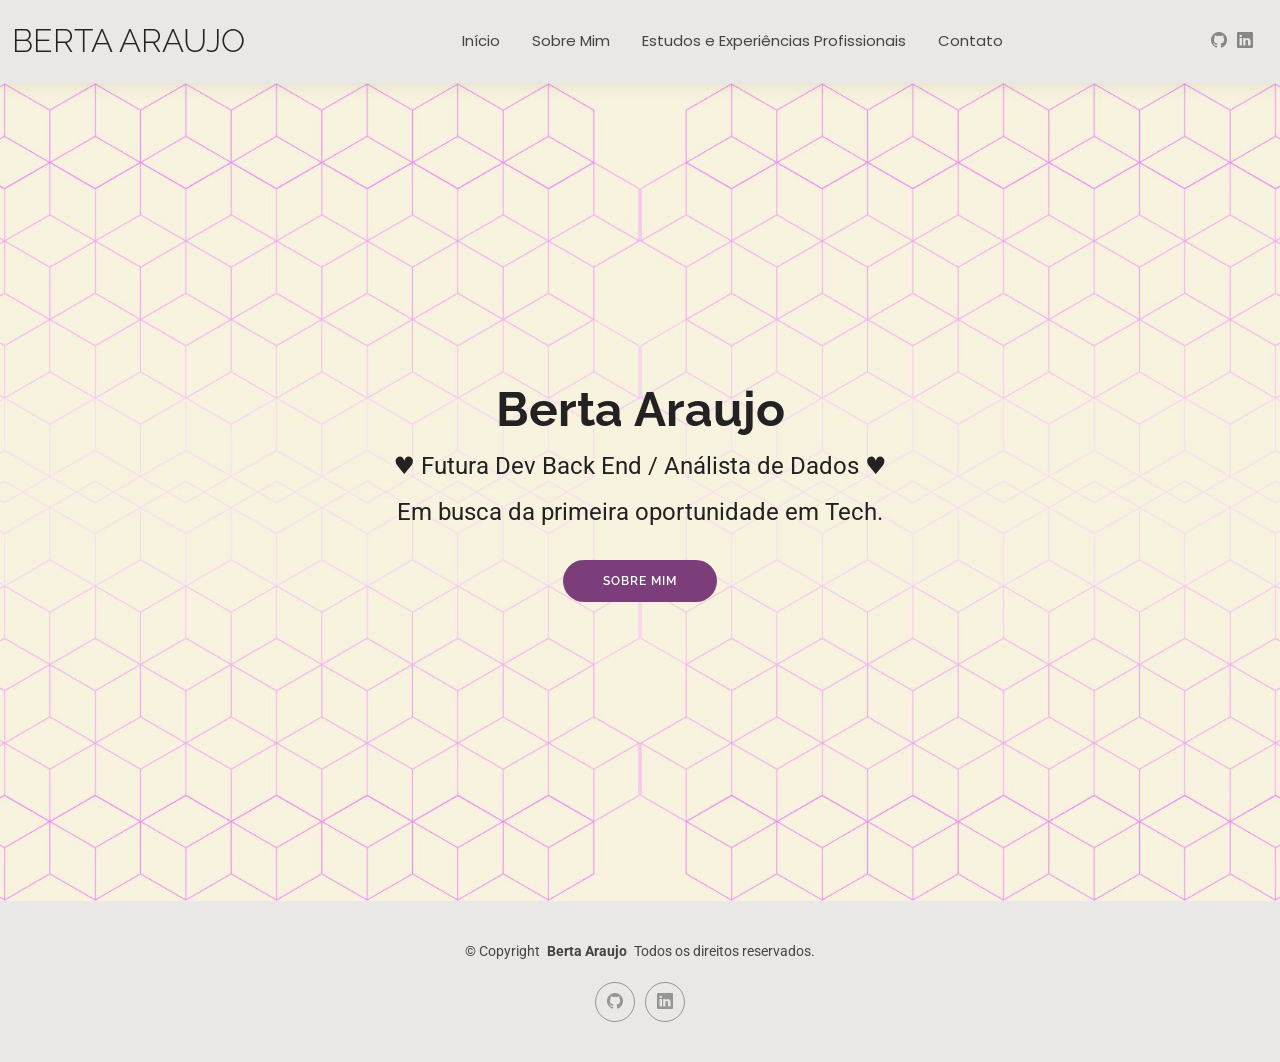
==== index.html @ 1a88a700 "primeiro commit" ====
<!DOCTYPE html>
<html lang="pt-BR">

<head>
  <meta charset="utf-8">
  <meta content="width=device-width, initial-scale=1.0" name="viewport">
  <title>Início - Berta Araujo </title>
  <meta name="description" content="">
  <meta name="keywords" content="">

  <!-- Favicons -->
  <link href="assets/img/balloon-heart.svg" rel="icon">
  <link href="assets/img/balloon-heart.svg" rel="icon">

  <!-- Fonts -->
  <link href="https://fonts.googleapis.com" rel="preconnect">
  <link href="https://fonts.gstatic.com" rel="preconnect" crossorigin>
  <link href="https://fonts.googleapis.com/css2?family=Roboto:ital,wght@0,100;0,300;0,400;0,500;0,700;0,900;1,100;1,300;1,400;1,500;1,700;1,900&family=Poppins:ital,wght@0,100;0,200;0,300;0,400;0,500;0,600;0,700;0,800;0,900;1,100;1,200;1,300;1,400;1,500;1,600;1,700;1,800;1,900&family=Raleway:ital,wght@0,100;0,200;0,300;0,400;0,500;0,600;0,700;0,800;0,900;1,100;1,200;1,300;1,400;1,500;1,600;1,700;1,800;1,900&display=swap" rel="stylesheet">

  <!-- Vendor CSS Files -->
  <link href="assets/vendor/bootstrap/css/bootstrap.min.css" rel="stylesheet">
  <link href="assets/vendor/bootstrap-icons/bootstrap-icons.css" rel="stylesheet">
  <link href="assets/vendor/aos/aos.css" rel="stylesheet">
  <link href="assets/vendor/swiper/swiper-bundle.min.css" rel="stylesheet">
  <link href="assets/vendor/glightbox/css/glightbox.min.css" rel="stylesheet">

  <!-- Main CSS File -->
  <link href="assets/css/main.css" rel="stylesheet">

</head>

<body class="index-page">

  <header id="header" class="header d-flex align-items-center light-background sticky-top">
    <div class="container-fluid position-relative d-flex align-items-center justify-content-between">

      <a href="index.html" class="logo d-flex align-items-center me-auto me-xl-0">
        <!-- Uncomment the line below if you also wish to use an image logo -->
        <!-- <img src="assets/img/logo.png" alt=""> -->
        <h1 class="sitename">Berta Araujo</h1>
      </a>

      <nav id="navmenu" class="navmenu">
        <ul>
         <li><a href="index.html">Início</a></li>
          <li><a href="sobremim.html">Sobre Mim</a></li>
          <li><a href="estudos.html">Estudos e Experiências Profissionais</a></li>
          <li><a href="contato.html">Contato</a></li>
        </ul>
        <i class="mobile-nav-toggle d-xl-none bi bi-list"></i>
      </nav>

      <div class="header-social-links">
        <a href="#" class="twitter"><i class="bi bi-github"></i></a>
        <a href="#" class="linkedin"><i class="bi bi-linkedin"></i></a>
      </div>
    </div>
  </header>

  <main class="main">

    <!-- Hero Section -->
    <section id="hero" class="hero section">

      <img src="assets/img/fundo.jpg" alt="" data-aos="fade-in">

      <div class="container text-center" data-aos="zoom-out" data-aos-delay="100">
        <div class="row justify-content-center">
          <div class="col-lg-8">
            <h2>Berta Araujo</h2>
            <p> &hearts; Futura Dev Back End / Análista de Dados &hearts;</p>
            <p> Em busca da primeira oportunidade em Tech.</p>
            <a href="sobremim.html" class="btn-get-started">Sobre Mim</a>
          </div>
        </div>
      </div>

    </section><!-- /Hero Section -->

  </main>

  <footer id="footer" class="footer light-background">

    <div class="container">
      <div class="copyright text-center ">
        <p>© <span>Copyright</span> <strong class="px-1 sitename">Berta Araujo</strong> <span>Todos os direitos reservados.<br></span></p>
      </div>
      <div class="social-links d-flex justify-content-center">
        <a href="https://github.com/Berta-Araujo"><i class="bi bi-github"></i></a>
        <a href="www.linkedin.com/in/bertaaraujo"><i class="bi bi-linkedin"></i></a>
      </div>
    </div>

  </footer>

  <!-- Scroll Top -->
  <a href="#" id="scroll-top" class="scroll-top d-flex align-items-center justify-content-center"><i class="bi bi-arrow-up-short"></i></a>

  <!-- Preloader -->
  <div id="preloader"></div>

  <!-- Vendor JS Files -->
  <script src="assets/vendor/bootstrap/js/bootstrap.bundle.min.js"></script>
  <script src="assets/vendor/php-email-form/validate.js"></script>
  <script src="assets/vendor/aos/aos.js"></script>
  <script src="assets/vendor/waypoints/noframework.waypoints.js"></script>
  <script src="assets/vendor/purecounter/purecounter_vanilla.js"></script>
  <script src="assets/vendor/swiper/swiper-bundle.min.js"></script>
  <script src="assets/vendor/glightbox/js/glightbox.min.js"></script>
  <script src="assets/vendor/imagesloaded/imagesloaded.pkgd.min.js"></script>
  <script src="assets/vendor/isotope-layout/isotope.pkgd.min.js"></script>

  <!-- Main JS File -->
  <script src="assets/js/main.js"></script>

</body>

</html>
---- assets/css/main.css ----
/* Fonts */
:root {
  --default-font: "Roboto",  system-ui, -apple-system, "Segoe UI", Roboto, "Helvetica Neue", Arial, "Noto Sans", "Liberation Sans", sans-serif, "Apple Color Emoji", "Segoe UI Emoji", "Segoe UI Symbol", "Noto Color Emoji";
  --heading-font: "Raleway",  sans-serif;
  --nav-font: "Poppins",  sans-serif;
}

/* Global Colors - The following color variables are used throughout the website. Updating them here will change the color scheme of the entire website */
:root { 
  --background-color: #ffffff; /* Background color for the entire website, including individual sections */
  --default-color: #444444; /* Default color used for the majority of the text content across the entire website */
  --heading-color: #222222; /* Color for headings, subheadings and title throughout the website */
  --accent-color: #7b3e7a; /* Accent color that represents your brand on the website. It's used for buttons, links, and other elements that need to stand out */
  --surface-color: #ffffff; /* The surface color is used as a background of boxed elements within sections, such as cards, icon boxes, or other elements that require a visual separation from the global background. */
  --contrast-color: #ffffff; /* Contrast color for text, ensuring readability against backgrounds of accent, heading, or default colors. */
}

/* Nav Menu Colors - The following color variables are used specifically for the navigation menu. They are separate from the global colors to allow for more customization options */
:root {
  --nav-color: #444444;  /* The default color of the main navmenu links */
  --nav-hover-color: #7b3e7a; /* Applied to main navmenu links when they are hovered over or active */
  --nav-mobile-background-color: #ffffff; /* Used as the background color for mobile navigation menu */
  --nav-dropdown-background-color: #ffffff; /* Used as the background color for dropdown items that appear when hovering over primary navigation items */
  --nav-dropdown-color: #444444; /* Used for navigation links of the dropdown items in the navigation menu. */
  --nav-dropdown-hover-color: #F97DF6; /* Similar to --nav-hover-color, this color is applied to dropdown navigation links when they are hovered over. */
}

/* Color Presets - These classes override global colors when applied to any section or element, providing reuse of the sam color scheme. */

.light-background {
  --background-color: #e9e8e6;
  --surface-color: #ffffff;
}

.dark-background {
  --background-color: #060606;
  --default-color: #ffffff;
  --heading-color: #ffffff;
  --surface-color: #252525;
  --contrast-color: #ffffff;
}

/* Smooth scroll */
:root {
  scroll-behavior: smooth;
}

/*--------------------------------------------------------------
# General Styling & Shared Classes
--------------------------------------------------------------*/
body {
  color: var(--default-color);
  background-color: var(--background-color);
  font-family: var(--default-font);
}

a {
  color: var(--accent-color);
  text-decoration: none;
  transition: 0.3s;
}

a:hover {
  color: color-mix(in srgb, var(--accent-color), transparent 25%);
  text-decoration: none;
}

h1,
h2,
h3,
h4,
h5,
h6 {
  color: var(--heading-color);
  font-family: var(--heading-font);
}

/* PHP Email Form Messages
------------------------------*/
.php-email-form .error-message {
  display: none;
  background: #df1529;
  color: #ffffff;
  text-align: left;
  padding: 15px;
  margin-bottom: 24px;
  font-weight: 600;
}

.php-email-form .sent-message {
  display: none;
  color: #ffffff;
  background: #059652;
  text-align: center;
  padding: 15px;
  margin-bottom: 24px;
  font-weight: 600;
}

.php-email-form .loading {
  display: none;
  background: var(--surface-color);
  text-align: center;
  padding: 15px;
  margin-bottom: 24px;
}

.php-email-form .loading:before {
  content: "";
  display: inline-block;
  border-radius: 50%;
  width: 24px;
  height: 24px;
  margin: 0 10px -6px 0;
  border: 3px solid var(--accent-color);
  border-top-color: var(--surface-color);
  animation: php-email-form-loading 1s linear infinite;
}

@keyframes php-email-form-loading {
  0% {
    transform: rotate(0deg);
  }

  100% {
    transform: rotate(360deg);
  }
}

/*--------------------------------------------------------------
# Global Header
--------------------------------------------------------------*/
.header {
  color: var(--default-color);
  background-color: var(--background-color);
  padding: 15px 0;
  transition: all 0.5s;
  z-index: 997;
  box-shadow: 0px 0 18px rgba(0, 0, 0, 0.1);
}

.header .logo {
  line-height: 1;
}

.header .logo img {
  max-height: 36px;
  margin-right: 8px;
}

.header .logo h1 {
  font-size: 32px;
  margin: 0;
  font-weight: 300;
  text-transform: uppercase;
  color: var(--heading-color);
}

.header .header-social-links {
  padding-right: 15px;
}

.header .header-social-links a {
  color: color-mix(in srgb, var(--default-color), transparent 40%);
  padding-left: 6px;
  display: inline-block;
  transition: 0.3s;
  font-size: 16px;
}

.header .header-social-links a:hover {
  color: var(--accent-color);
}

.header .header-social-links a i {
  line-height: 0px;
}

@media (max-width: 1200px) {
  .header .logo {
    order: 1;
  }

  .header .header-social-links {
    order: 2;
  }

  .header .navmenu {
    order: 3;
  }
}

/*--------------------------------------------------------------
# Navigation Menu
--------------------------------------------------------------*/
/* Desktop Navigation */
@media (min-width: 1200px) {
  .navmenu {
    padding: 0;
  }

  .navmenu ul {
    margin: 0;
    padding: 0;
    display: flex;
    list-style: none;
    align-items: center;
  }

  .navmenu li {
    position: relative;
  }

  .navmenu>ul>li {
    white-space: nowrap;
    padding: 15px 14px;
  }

  .navmenu>ul>li:last-child {
    padding-right: 0;
  }

  .navmenu a,
  .navmenu a:focus {
    color: var(--nav-color);
    font-size: 15px;
    padding: 0 2px;
    font-family: var(--nav-font);
    font-weight: 400;
    display: flex;
    align-items: center;
    justify-content: space-between;
    white-space: nowrap;
    transition: 0.3s;
    position: relative;
  }

  .navmenu a i,
  .navmenu a:focus i {
    font-size: 12px;
    line-height: 0;
    margin-left: 5px;
    transition: 0.3s;
  }

  .navmenu>ul>li>a:before {
    content: "";
    position: absolute;
    height: 2px;
    bottom: -6px;
    left: 0;
    background-color: var(--nav-hover-color);
    visibility: hidden;
    width: 0px;
    transition: all 0.3s ease-in-out 0s;
  }

  .navmenu a:hover:before,
  .navmenu li:hover>a:before,
  .navmenu .active:before {
    visibility: visible;
    width: 25px;
  }

  .navmenu li:hover>a,
  .navmenu .active,
  .navmenu .active:focus {
    color: var(--nav-hover-color);
  }

  .navmenu .dropdown ul {
    margin: 0;
    padding: 10px 0;
    background: var(--nav-dropdown-background-color);
    display: block;
    position: absolute;
    visibility: hidden;
    left: 14px;
    top: 130%;
    opacity: 0;
    transition: 0.3s;
    border-radius: 4px;
    z-index: 99;
    box-shadow: 0px 0px 30px rgba(0, 0, 0, 0.1);
  }

  .navmenu .dropdown ul li {
    min-width: 200px;
  }

  .navmenu .dropdown ul a {
    padding: 10px 20px;
    font-size: 15px;
    text-transform: none;
    color: var(--nav-dropdown-color);
  }

  .navmenu .dropdown ul a i {
    font-size: 12px;
  }

  .navmenu .dropdown ul a:hover,
  .navmenu .dropdown ul .active:hover,
  .navmenu .dropdown ul li:hover>a {
    color: var(--nav-dropdown-hover-color);
  }

  .navmenu .dropdown:hover>ul {
    opacity: 1;
    top: 100%;
    visibility: visible;
  }

  .navmenu .dropdown .dropdown ul {
    top: 0;
    left: -90%;
    visibility: hidden;
  }

  .navmenu .dropdown .dropdown:hover>ul {
    opacity: 1;
    top: 0;
    left: -100%;
    visibility: visible;
  }
}

/* Mobile Navigation */
@media (max-width: 1199px) {
  .mobile-nav-toggle {
    color: var(--nav-color);
    font-size: 28px;
    line-height: 0;
    margin-right: 10px;
    cursor: pointer;
    transition: color 0.3s;
  }

  .navmenu {
    padding: 0;
    z-index: 9997;
  }

  .navmenu ul {
    display: none;
    list-style: none;
    position: absolute;
    inset: 60px 20px 20px 20px;
    padding: 10px 0;
    margin: 0;
    border-radius: 6px;
    background-color: var(--nav-mobile-background-color);
    border: 1px solid color-mix(in srgb, var(--default-color), transparent 90%);
    box-shadow: none;
    overflow-y: auto;
    transition: 0.3s;
    z-index: 9998;
  }

  .navmenu a,
  .navmenu a:focus {
    color: var(--nav-dropdown-color);
    padding: 10px 20px;
    font-family: var(--nav-font);
    font-size: 17px;
    font-weight: 500;
    display: flex;
    align-items: center;
    justify-content: space-between;
    white-space: nowrap;
    transition: 0.3s;
  }

  .navmenu a i,
  .navmenu a:focus i {
    font-size: 12px;
    line-height: 0;
    margin-left: 5px;
    width: 30px;
    height: 30px;
    display: flex;
    align-items: center;
    justify-content: center;
    border-radius: 50%;
    transition: 0.3s;
    background-color: color-mix(in srgb, var(--accent-color), transparent 90%);
  }

  .navmenu a i:hover,
  .navmenu a:focus i:hover {
    background-color: var(--accent-color);
    color: var(--contrast-color);
  }

  .navmenu a:hover,
  .navmenu .active,
  .navmenu .active:focus {
    color: var(--nav-dropdown-hover-color);
  }

  .navmenu .active i,
  .navmenu .active:focus i {
    background-color: var(--accent-color);
    color: var(--contrast-color);
    transform: rotate(180deg);
  }

  .navmenu .dropdown ul {
    position: static;
    display: none;
    z-index: 99;
    padding: 10px 0;
    margin: 10px 20px;
    background-color: var(--nav-dropdown-background-color);
    transition: all 0.5s ease-in-out;
  }

  .navmenu .dropdown ul ul {
    background-color: rgba(33, 37, 41, 0.1);
  }

  .navmenu .dropdown>.dropdown-active {
    display: block;
    background-color: rgba(33, 37, 41, 0.03);
  }

  .mobile-nav-active {
    overflow: hidden;
  }

  .mobile-nav-active .mobile-nav-toggle {
    color: #fff;
    position: absolute;
    font-size: 32px;
    top: 15px;
    right: 15px;
    margin-right: 0;
    z-index: 9999;
  }

  .mobile-nav-active .navmenu {
    position: fixed;
    overflow: hidden;
    inset: 0;
    background: rgba(33, 37, 41, 0.8);
    transition: 0.3s;
  }

  .mobile-nav-active .navmenu>ul {
    display: block;
  }
}

/*--------------------------------------------------------------
# Global Footer
--------------------------------------------------------------*/
.footer {
  color: var(--default-color);
  background-color: var(--background-color);
  font-size: 14px;
  padding: 40px 0;
  position: relative;
}

.footer .copyright p {
  margin-bottom: 0;
}

.footer .social-links {
  margin-top: 20px;
}

.footer .social-links a {
  display: flex;
  align-items: center;
  justify-content: center;
  width: 40px;
  height: 40px;
  border-radius: 50%;
  border: 1px solid color-mix(in srgb, var(--default-color), transparent 50%);
  font-size: 16px;
  color: color-mix(in srgb, var(--default-color), transparent 50%);
  margin: 0 5px;
  transition: 0.3s;
}

.footer .social-links a:hover {
  color: var(--accent-color);
  border-color: var(--accent-color);
}

.footer .credits {
  margin-top: 10px;
  font-size: 13px;
  text-align: center;
}

/*--------------------------------------------------------------
# Preloader
--------------------------------------------------------------*/
#preloader {
  position: fixed;
  inset: 0;
  z-index: 9999;
  overflow: hidden;
  background-color: var(--background-color);
  transition: all 0.6s ease-out;
  width: 100%;
  height: 100vh;
}

#preloader:before,
#preloader:after {
  content: "";
  position: absolute;
  border: 4px solid var(--accent-color);
  border-radius: 50%;
  animation: animate-preloader 2s cubic-bezier(0, 0.2, 0.8, 1) infinite;
}

#preloader:after {
  animation-delay: -0.5s;
}

@keyframes animate-preloader {
  0% {
    width: 10px;
    height: 10px;
    top: calc(50% - 5px);
    left: calc(50% - 5px);
    opacity: 1;
  }

  100% {
    width: 72px;
    height: 72px;
    top: calc(50% - 36px);
    left: calc(50% - 36px);
    opacity: 0;
  }
}

/*--------------------------------------------------------------
# Scroll Top Button
--------------------------------------------------------------*/
.scroll-top {
  position: fixed;
  visibility: hidden;
  opacity: 0;
  right: 15px;
  bottom: -15px;
  z-index: 99999;
  background-color: var(--accent-color);
  width: 44px;
  height: 44px;
  border-radius: 50px;
  transition: all 0.4s;
}

.scroll-top i {
  font-size: 24px;
  color: var(--contrast-color);
  line-height: 0;
}

.scroll-top:hover {
  background-color: color-mix(in srgb, var(--accent-color), transparent 20%);
  color: var(--contrast-color);
}

.scroll-top.active {
  visibility: visible;
  opacity: 1;
  bottom: 15px;
}

/*--------------------------------------------------------------
# Disable aos animation delay on mobile devices
--------------------------------------------------------------*/
@media screen and (max-width: 768px) {
  [data-aos-delay] {
    transition-delay: 0 !important;
  }
}

/*--------------------------------------------------------------
# Global Page Titles & Breadcrumbs
--------------------------------------------------------------*/
.page-title {
  color: var(--default-color);
  background-color: var(--background-color);
  padding: 25px 0;
  position: relative;
  border-bottom: 1px solid color-mix(in srgb, var(--default-color), transparent 85%);
}

.page-title h1 {
  font-size: 24px;
  font-weight: 400;
}

.page-title .breadcrumbs ol {
  display: flex;
  flex-wrap: wrap;
  list-style: none;
  padding: 0;
  margin: 0;
  font-size: 14px;
  font-weight: 400;
}

.page-title .breadcrumbs ol li+li {
  padding-left: 10px;
}

.page-title .breadcrumbs ol li+li::before {
  content: "/";
  display: inline-block;
  padding-right: 10px;
  color: color-mix(in srgb, var(--default-color), transparent 70%);
}

/*--------------------------------------------------------------
# Global Sections
--------------------------------------------------------------*/
section,
.section {
  color: var(--default-color);
  background-color: var(--background-color);
  padding: 60px 0;
  scroll-margin-top: 100px;
  overflow: clip;
}

@media (max-width: 1199px) {

  section,
  .section {
    scroll-margin-top: 66px;
  }
}

/*--------------------------------------------------------------
# Global Section Titles
--------------------------------------------------------------*/
.section-title {
  text-align: center;
  padding-bottom: 60px;
  position: relative;
}

.section-title h2 {
  font-size: 32px;
  font-weight: 700;
  margin-bottom: 20px;
  padding-bottom: 20px;
  position: relative;
}

.section-title h2:after {
  content: "";
  position: absolute;
  display: block;
  width: 50px;
  height: 3px;
  background: var(--accent-color);
  left: 0;
  right: 0;
  bottom: 0;
  margin: auto;
}

.section-title p {
  margin-bottom: 0;
}

/*--------------------------------------------------------------
# Hero Section
--------------------------------------------------------------*/
.hero {
  width: 100%;
  min-height: calc(100vh - 82px);
  position: relative;
  padding: 80px 0;
  display: flex;
  align-items: center;
  justify-content: center;
}

@media (max-width: 1200px) {
  .hero {
    min-height: calc(100vh - 68px);
  }
}

.hero img {
  position: absolute;
  inset: 0;
  display: block;
  width: 100%;
  height: 100%;
  object-fit: cover;
  z-index: 1;
}

.hero .container {
  position: relative;
  z-index: 3;
}

.hero h2 {
  margin: 0;
  font-size: 48px;
  font-weight: 700;
}

.hero p {
  margin: 10px 0 0 0;
  font-size: 24px;
  color: var(--heading-color);
}

.hero .btn-get-started {
  color: var(--contrast-color);
  background: var(--accent-color);
  font-family: var(--heading-font);
  text-transform: uppercase;
  font-weight: 600;
  font-size: 12px;
  letter-spacing: 1px;
  display: inline-block;
  padding: 12px 40px;
  border-radius: 50px;
  transition: 0.5s;
  margin-top: 30px;
}

.hero .btn-get-started:hover {
  background: color-mix(in srgb, var(--accent-color) 90%, white 20%);
}

@media (max-width: 768px) {
  .hero h2 {
    font-size: 32px;
  }

  .hero p {
    font-size: 18px;
  }
}

/*--------------------------------------------------------------
# About Section
--------------------------------------------------------------*/
.about .content h2 {
  font-weight: 700;
  font-size: 24px;
}

.about .content ul {
  list-style: none;
  padding: 0;
}

.about .content ul li {
  margin-bottom: 20px;
  display: flex;
  align-items: center;
}

.about .content ul strong {
  margin-right: 10px;
}

.about .content ul i {
  font-size: 16px;
  margin-right: 5px;
  color: var(--accent-color);
  line-height: 0;
}

/*--------------------------------------------------------------
# Skills Section
--------------------------------------------------------------*/
.skills .progress {
  height: 60px;
  display: block;
  background: none;
  border-radius: 0;
}

.skills .progress .skill {
  color: var(--heading-color);
  padding: 0;
  margin: 0 0 6px 0;
  text-transform: uppercase;
  display: block;
  font-weight: 600;
  font-family: var(--heading-font);
}

.skills .progress .skill .val {
  float: right;
  font-style: normal;
}

.skills .progress-bar-wrap {
  background: color-mix(in srgb, var(--default-color), transparent 90%);
  height: 10px;
}

.skills .progress-bar {
  width: 1px;
  height: 10px;
  transition: 0.9s;
  background-color: var(--accent-color);
}

/*--------------------------------------------------------------
# Stats Section
--------------------------------------------------------------*/
.stats .stats-item {
  padding: 30px;
  width: 100%;
}

.stats .stats-item span {
  color: var(--heading-color);
  font-size: 48px;
  display: block;
  font-weight: 700;
  margin-bottom: 20px;
  padding-bottom: 20px;
  position: relative;
}

.stats .stats-item span:after {
  content: "";
  position: absolute;
  display: block;
  width: 25px;
  height: 3px;
  background: var(--accent-color);
  left: 0;
  right: 0;
  bottom: 0;
  margin: auto;
}

.stats .stats-item p {
  color: color-mix(in srgb, var(--default-color), transparent 40%);
  padding: 0;
  margin: 0;
  font-family: var(--heading-font);
  font-weight: 500;
}

/*--------------------------------------------------------------
# Testimonials Section
--------------------------------------------------------------*/
.testimonials .section-header {
  margin-bottom: 40px;
}

.testimonials .testimonials-carousel,
.testimonials .testimonials-slider {
  overflow: hidden;
}

.testimonials .testimonial-item {
  text-align: center;
}

.testimonials .testimonial-item .testimonial-img {
  width: 120px;
  border-radius: 50%;
  border: 4px solid var(--background-color);
  margin: 0 auto;
}

.testimonials .testimonial-item h3 {
  font-size: 20px;
  font-weight: bold;
  margin: 10px 0 5px 0;
}

.testimonials .testimonial-item h4 {
  font-size: 14px;
  color: color-mix(in srgb, var(--default-color), transparent 40%);
  margin: 0 0 15px 0;
}

.testimonials .testimonial-item .stars {
  margin-bottom: 15px;
}

.testimonials .testimonial-item .stars i {
  color: #ffc107;
  margin: 0 1px;
}

.testimonials .testimonial-item .quote-icon-left,
.testimonials .testimonial-item .quote-icon-right {
  color: color-mix(in srgb, var(--accent-color), transparent 50%);
  font-size: 26px;
  line-height: 0;
}

.testimonials .testimonial-item .quote-icon-left {
  display: inline-block;
  left: -5px;
  position: relative;
}

.testimonials .testimonial-item .quote-icon-right {
  display: inline-block;
  right: -5px;
  position: relative;
  top: 10px;
  transform: scale(-1, -1);
}

.testimonials .testimonial-item p {
  font-style: italic;
  margin: 0 auto 15px auto;
}

.testimonials .swiper-wrapper {
  height: auto;
}

.testimonials .swiper-pagination {
  margin-top: 20px;
  position: relative;
}

.testimonials .swiper-pagination .swiper-pagination-bullet {
  width: 12px;
  height: 12px;
  opacity: 1;
  background-color: color-mix(in srgb, var(--default-color), transparent 85%);
}

.testimonials .swiper-pagination .swiper-pagination-bullet-active {
  background-color: var(--accent-color);
}

@media (min-width: 992px) {
  .testimonials .testimonial-item p {
    width: 80%;
  }
}

/*--------------------------------------------------------------
# Resume Section
--------------------------------------------------------------*/
.resume .resume-title {
  color: var(--heading-color);
  font-size: 26px;
  font-weight: 700;
  margin-top: 20px;
  margin-bottom: 20px;
}

.resume .resume-item {
  padding: 0 0 20px 20px;
  margin-top: -2px;
  border-left: 2px solid var(--accent-color);
  position: relative;
}

.resume .resume-item h4 {
  line-height: 18px;
  font-size: 18px;
  font-weight: 600;
  text-transform: uppercase;
  color: color-mix(in srgb, var(--default-color), transparent 20%);
  margin-bottom: 10px;
}

.resume .resume-item h5 {
  font-size: 16px;
  padding: 5px 15px;
  display: inline-block;
  font-weight: 600;
  margin-bottom: 10px;
}

.resume .resume-item ul {
  padding-left: 20px;
}

.resume .resume-item ul li {
  padding-bottom: 10px;
}

.resume .resume-item:last-child {
  padding-bottom: 0;
}

.resume .resume-item::before {
  content: "";
  position: absolute;
  width: 16px;
  height: 16px;
  border-radius: 50px;
  left: -9px;
  top: 0;
  background: var(--background-color);
  border: 2px solid var(--accent-color);
}

/*--------------------------------------------------------------
# Contact Section
--------------------------------------------------------------*/
.contact .info-wrap {
  background-color: var(--surface-color);
  box-shadow: 0px 0px 20px rgba(0, 0, 0, 0.1);
  padding: 30px;
}

@media (max-width: 575px) {
  .contact .info-wrap {
    padding: 20px;
  }
}

.contact .info-item {
  margin-bottom: 40px;
}

.contact .info-item i {
  font-size: 20px;
  color: var(--accent-color);
  background: color-mix(in srgb, var(--accent-color), transparent 92%);
  width: 44px;
  height: 44px;
  display: flex;
  justify-content: center;
  align-items: center;
  border-radius: 50px;
  transition: all 0.3s ease-in-out;
  margin-right: 15px;
}

.contact .info-item h3 {
  padding: 0;
  font-size: 18px;
  font-weight: 700;
  margin-bottom: 5px;
}

.contact .info-item p {
  padding: 0;
  margin-bottom: 0;
  font-size: 14px;
}

.contact .info-item:hover i {
  background: var(--accent-color);
  color: var(--contrast-color);
}

.contact .php-email-form {
  background-color: var(--surface-color);
  height: 100%;
  padding: 30px;
  box-shadow: 0px 0px 20px rgba(0, 0, 0, 0.1);
}

@media (max-width: 575px) {
  .contact .php-email-form {
    padding: 20px;
  }
}

.contact .php-email-form input[type=text],
.contact .php-email-form input[type=email],
.contact .php-email-form textarea {
  font-size: 14px;
  padding: 10px 15px;
  box-shadow: none;
  border-radius: 0;
  color: var(--default-color);
  background-color: var(--surface-color);
  border-color: color-mix(in srgb, var(--default-color), transparent 80%);
}

.contact .php-email-form input[type=text]:focus,
.contact .php-email-form input[type=email]:focus,
.contact .php-email-form textarea:focus {
  border-color: var(--accent-color);
}

.contact .php-email-form input[type=text]::placeholder,
.contact .php-email-form input[type=email]::placeholder,
.contact .php-email-form textarea::placeholder {
  color: color-mix(in srgb, var(--default-color), transparent 70%);
}

.contact .php-email-form button[type=submit] {
  color: var(--contrast-color);
  background: var(--accent-color);
  border: 0;
  padding: 10px 30px;
  transition: 0.4s;
  border-radius: 50px;
}

.contact .php-email-form button[type=submit]:hover {
  background: color-mix(in srgb, var(--accent-color), transparent 25%);
}

/*--------------------------------------------------------------
# Starter Section Section
--------------------------------------------------------------*/
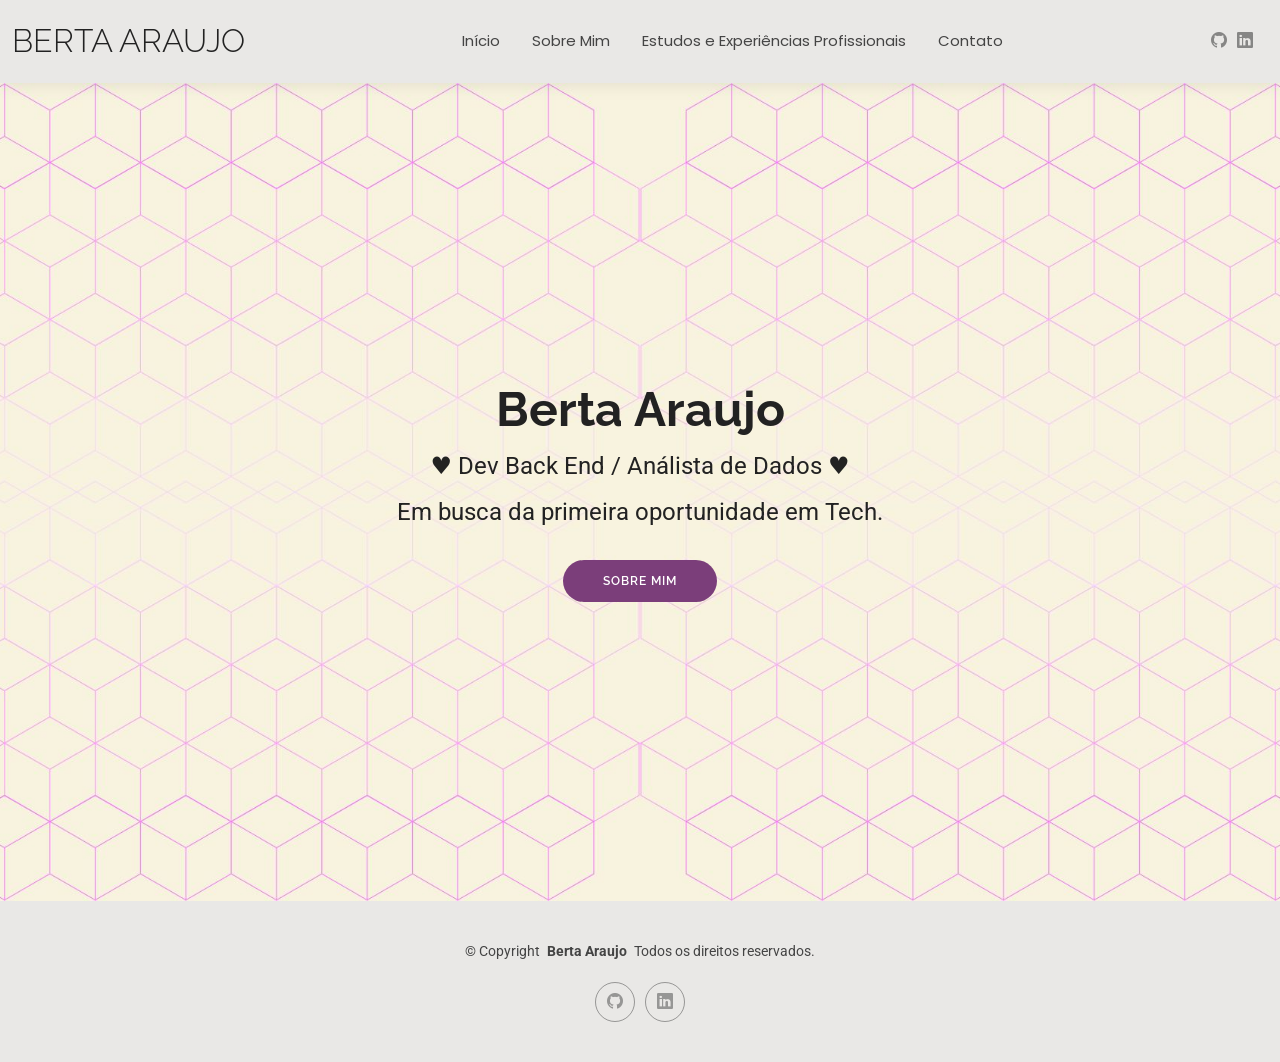
==== commit e6a9c2e1: "Atualizar o index.html" ====
--- a/index.html
+++ b/index.html
@@ -51,8 +51,8 @@
       </nav>
 
       <div class="header-social-links">
-        <a href="#" class="twitter"><i class="bi bi-github"></i></a>
-        <a href="#" class="linkedin"><i class="bi bi-linkedin"></i></a>
+        <a href="https://github.com/Berta-Araujo" class="twitter"><i class="bi bi-github"></i></a>
+        <a href="https://www.linkedin.com/in/bertaaraujo/" class="linkedin"><i class="bi bi-linkedin"></i></a>
       </div>
     </div>
   </header>
@@ -68,7 +68,7 @@
         <div class="row justify-content-center">
           <div class="col-lg-8">
             <h2>Berta Araujo</h2>
-            <p> &hearts; Futura Dev Back End / Análista de Dados &hearts;</p>
+            <p> &hearts; Dev Back End / Análista de Dados &hearts;</p>
             <p> Em busca da primeira oportunidade em Tech.</p>
             <a href="sobremim.html" class="btn-get-started">Sobre Mim</a>
           </div>
@@ -87,7 +87,7 @@
       </div>
       <div class="social-links d-flex justify-content-center">
         <a href="https://github.com/Berta-Araujo"><i class="bi bi-github"></i></a>
-        <a href="www.linkedin.com/in/bertaaraujo"><i class="bi bi-linkedin"></i></a>
+        <a href="https://www.linkedin.com/in/bertaaraujo/"><i class="bi bi-linkedin"></i></a>
       </div>
     </div>
 
@@ -115,4 +115,4 @@
 
 </body>
 
-</html>+</html>
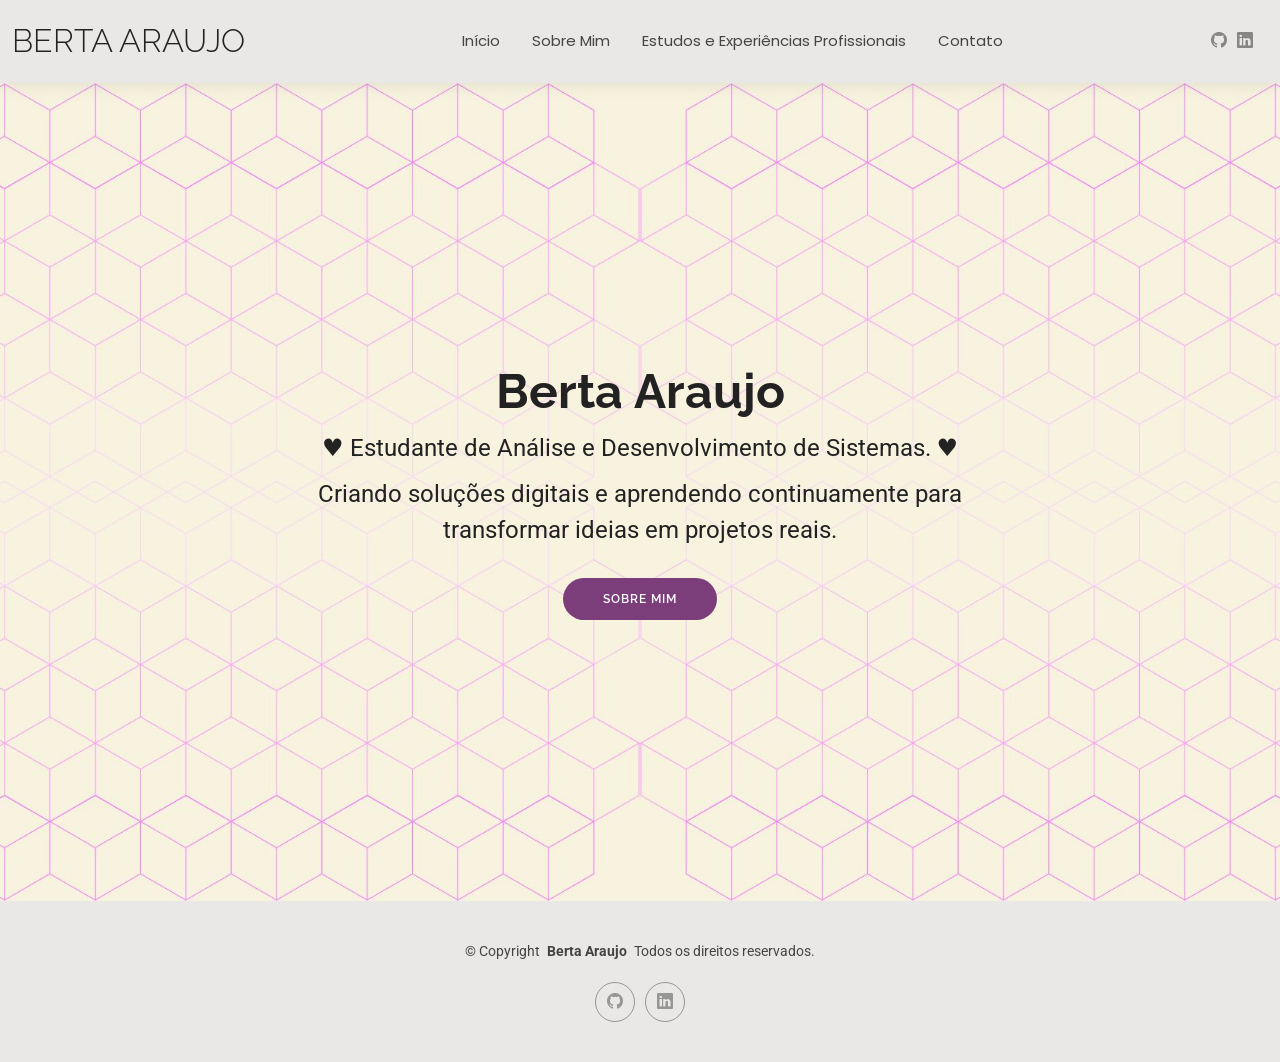
==== commit 20845ccd: "Revise personal introduction in index.html Updated personal description and added new content." ====
--- a/index.html
+++ b/index.html
@@ -52,7 +52,7 @@
 
       <div class="header-social-links">
         <a href="https://github.com/Berta-Araujo" class="twitter"><i class="bi bi-github"></i></a>
-        <a href="https://www.linkedin.com/in/bertaaraujo/" class="linkedin"><i class="bi bi-linkedin"></i></a>
+        <a href="https://www.linkedin.com/in/bertaaraujo" class="linkedin"><i class="bi bi-linkedin"></i></a>
       </div>
     </div>
   </header>
@@ -68,8 +68,8 @@
         <div class="row justify-content-center">
           <div class="col-lg-8">
             <h2>Berta Araujo</h2>
-            <p> &hearts; Dev Back End / Análista de Dados &hearts;</p>
-            <p> Em busca da primeira oportunidade em Tech.</p>
+            <p> &hearts; Estudante de Análise e Desenvolvimento de Sistemas. &hearts;</p>
+            <p> Criando soluções digitais e aprendendo continuamente para transformar ideias em projetos reais.</p>
             <a href="sobremim.html" class="btn-get-started">Sobre Mim</a>
           </div>
         </div>
@@ -87,7 +87,7 @@
       </div>
       <div class="social-links d-flex justify-content-center">
         <a href="https://github.com/Berta-Araujo"><i class="bi bi-github"></i></a>
-        <a href="https://www.linkedin.com/in/bertaaraujo/"><i class="bi bi-linkedin"></i></a>
+        <a href="https://www.linkedin.com/in/bertaaraujo"><i class="bi bi-linkedin"></i></a>
       </div>
     </div>
 
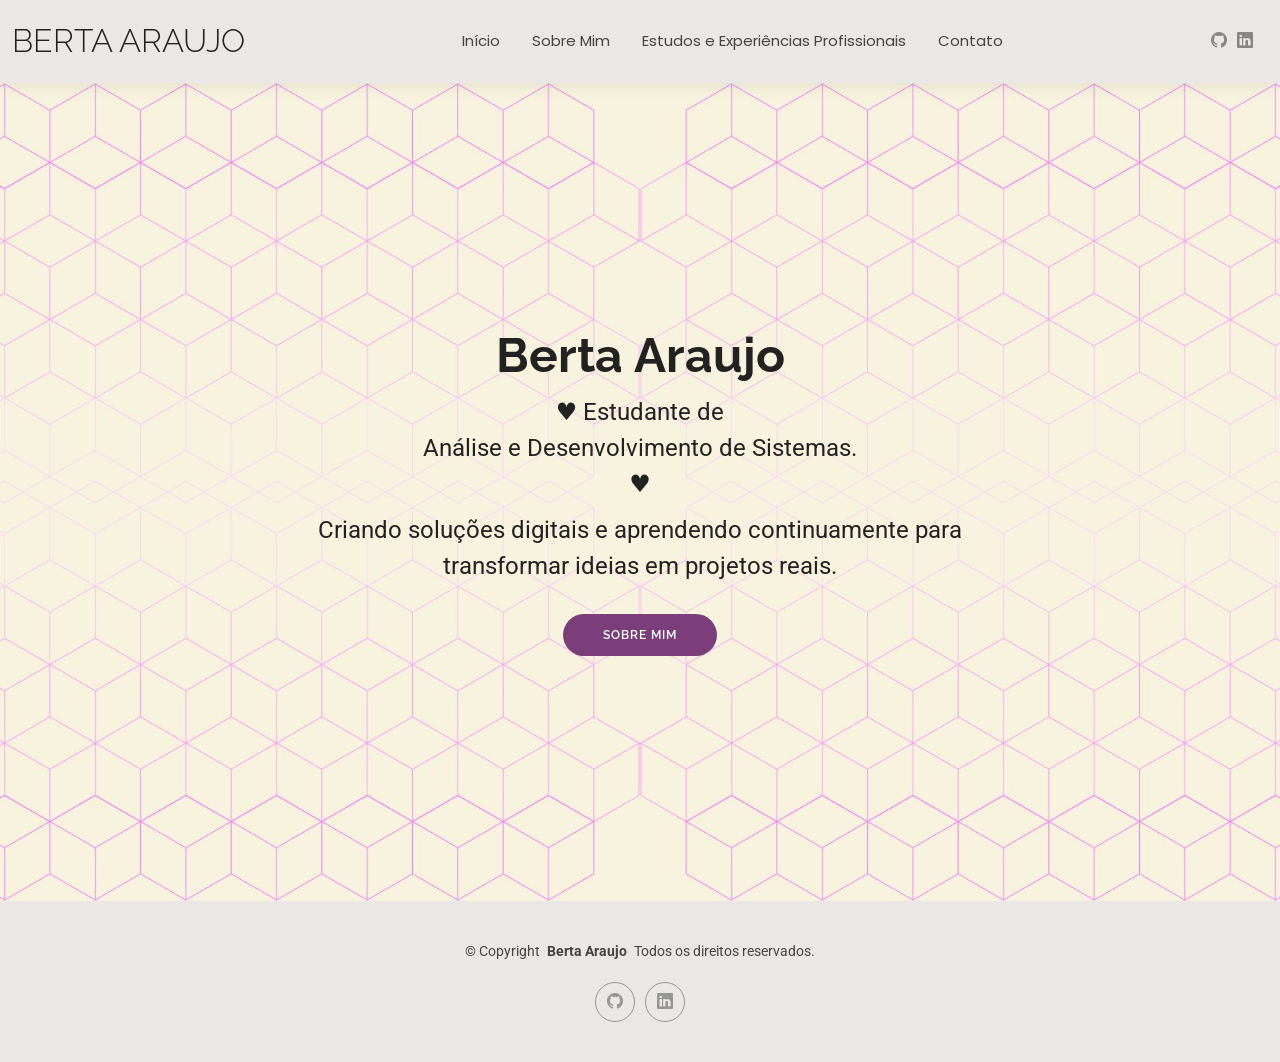
==== commit f4b23366: "Update student description in index.html" ====
--- a/index.html
+++ b/index.html
@@ -68,7 +68,7 @@
         <div class="row justify-content-center">
           <div class="col-lg-8">
             <h2>Berta Araujo</h2>
-            <p> &hearts; Estudante de Análise e Desenvolvimento de Sistemas. &hearts;</p>
+            <p> &hearts; Estudante de <br>Análise e Desenvolvimento de Sistemas.</br> &hearts;</p>
             <p> Criando soluções digitais e aprendendo continuamente para transformar ideias em projetos reais.</p>
             <a href="sobremim.html" class="btn-get-started">Sobre Mim</a>
           </div>
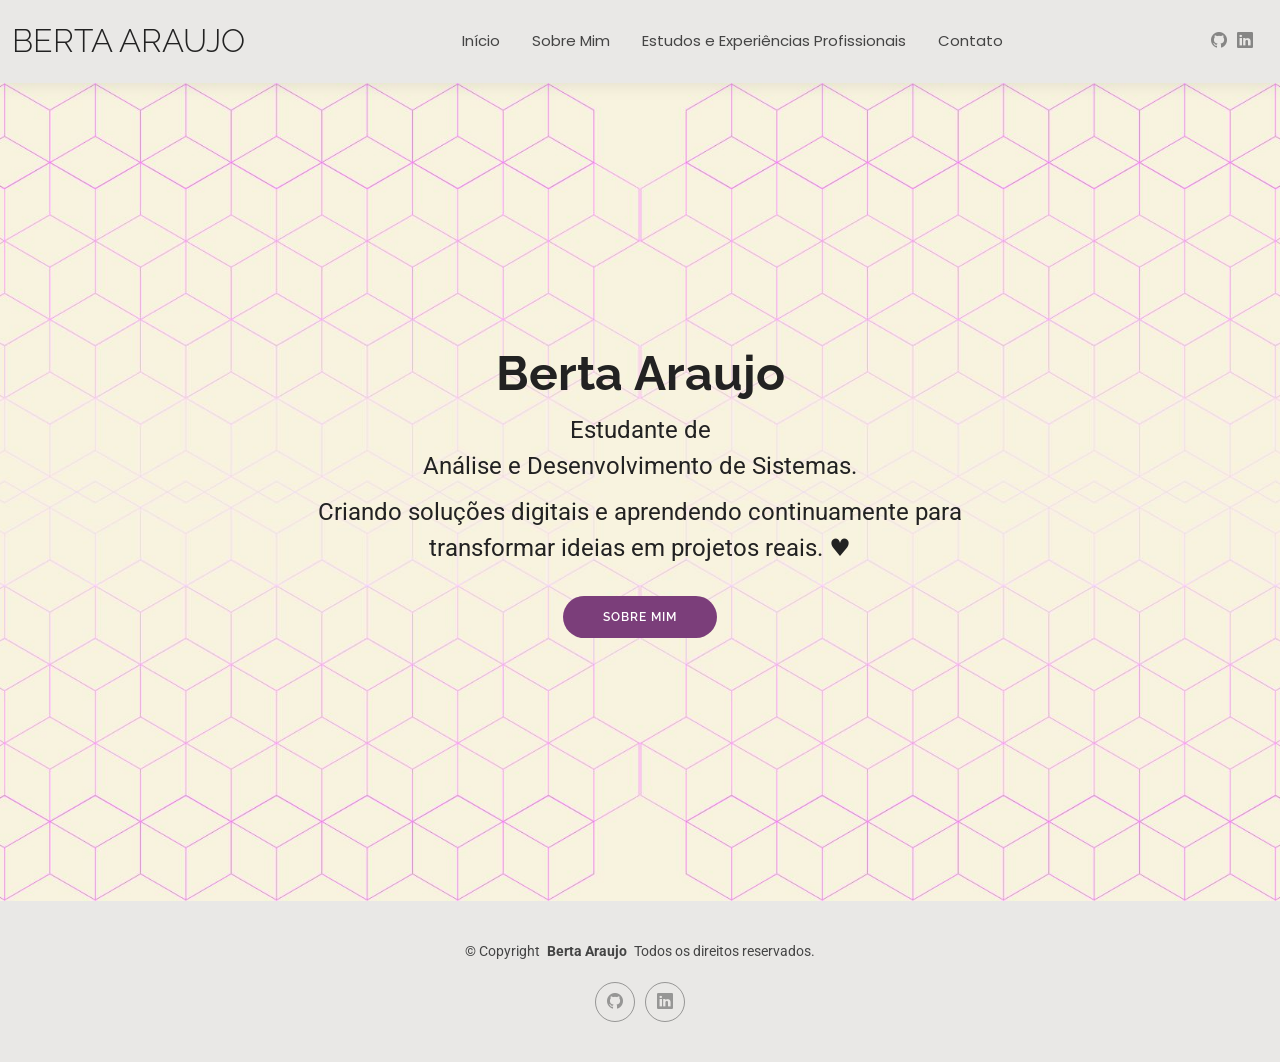
==== commit 625ec22c: "Update paragraph content in index.html" ====
--- a/index.html
+++ b/index.html
@@ -68,8 +68,8 @@
         <div class="row justify-content-center">
           <div class="col-lg-8">
             <h2>Berta Araujo</h2>
-            <p> &hearts; Estudante de <br>Análise e Desenvolvimento de Sistemas.</br> &hearts;</p>
-            <p> Criando soluções digitais e aprendendo continuamente para transformar ideias em projetos reais.</p>
+            <p>Estudante de <br>Análise e Desenvolvimento de Sistemas.</br></p>
+            <p> Criando soluções digitais e aprendendo continuamente para transformar ideias em projetos reais. &hearts; </p>
             <a href="sobremim.html" class="btn-get-started">Sobre Mim</a>
           </div>
         </div>
